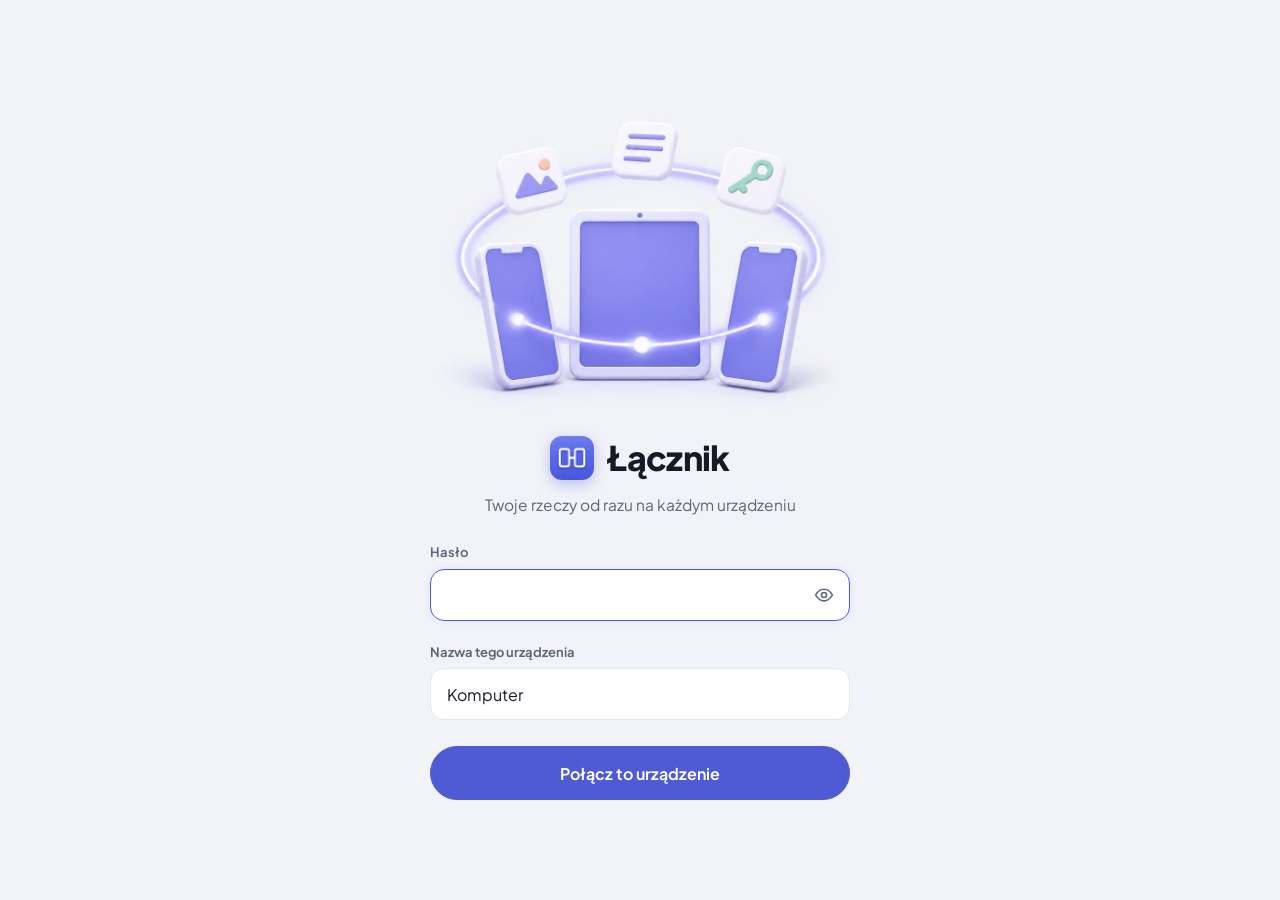
==== index.html @ 74a185bb "Łącznik 1.0.0: przerzucanie rzeczy między urządzeniami Aplikacja PWA w stylu „Jasny i świetlisty” (z" ====
<!doctype html>
<html lang="pl">
<head>
<meta charset="utf-8">
<meta name="viewport" content="width=device-width, initial-scale=1, viewport-fit=cover, interactive-widget=resizes-content">
<title>Łącznik</title>
<meta name="description" content="Łącznik — przerzucanie plików, zdjęć, notatek, linków i kodów między Twoimi urządzeniami.">
<meta name="theme-color" content="#F2F3F8" media="(prefers-color-scheme: light)">
<meta name="theme-color" content="#0E1018" media="(prefers-color-scheme: dark)">
<meta name="apple-mobile-web-app-capable" content="yes">
<meta name="mobile-web-app-capable" content="yes">
<meta name="apple-mobile-web-app-title" content="Łącznik">
<meta name="apple-mobile-web-app-status-bar-style" content="default">
<link rel="manifest" href="manifest.webmanifest">
<link rel="icon" type="image/png" sizes="32x32" href="ikony/ikona-32.png">
<link rel="apple-touch-icon" href="ikony/ikona-180.png">
<link rel="preconnect" href="https://fonts.googleapis.com">
<link rel="preconnect" href="https://fonts.gstatic.com" crossorigin>
<link rel="stylesheet" href="https://fonts.googleapis.com/css2?family=Plus+Jakarta+Sans:wght@400;500;600;700;800&amp;display=swap">
<link rel="stylesheet" href="css/app.css?v=1.0.0">
</head>
<body>
<div id="app"></div>
<script type="module" src="js/app.js?v=1.0.0"></script>
</body>
</html>
---- css/app.css ----
/* Łącznik — styl „Jasny i świetlisty” + wersja nocna */
:root {
  --tlo: #F2F3F8; --pow: #FFFFFF; --pow2: #F7F8FB; --linia: #E5E7EF; --tekst: #161A26; --szary: #5E6577; --szary2: #8A90A0;
  --akcent: #4F5BD5; --akcent2: #3E49C2; --na-akcencie: #FFFFFF; --miekki: #ECEEFF; --czerwony: #C2364A; --czerwony-tlo: #FDECEE;
  --cien: 0 1px 2px rgba(20,24,40,.04), 0 10px 28px rgba(20,24,40,.06);
  --cien-duzy: 0 2px 6px rgba(20,24,40,.06), 0 24px 60px rgba(20,24,40,.16);
  --k-kod: #3B47C4; --k-kod-t: #E3E6FF; --k-foto: #17785C; --k-foto-t: #DDF3EC; --k-link: #A4501A; --k-link-t: #FFE9DA;
  --k-not: #7A5D00; --k-not-t: #FFF4CC; --k-plik: #9B2C7A; --k-plik-t: #F7E1F1;
  --mini1: #D8E4F2; --szklo: rgba(242,243,248,.82);
  --r: 22px; --rs: 14px; --font: 'Plus Jakarta Sans', system-ui, -apple-system, 'Segoe UI', sans-serif;
  --gora-bezp: env(safe-area-inset-top, 0px); --dol-bezp: env(safe-area-inset-bottom, 0px);
  color-scheme: light;
}
@media (prefers-color-scheme: dark) {
  :root {
    --tlo: #0E1018; --pow: #171A24; --pow2: #1C202B; --linia: #2A2F3E; --tekst: #ECEEF5; --szary: #A3AABB; --szary2: #7E8597;
    --akcent: #8D97F7; --akcent2: #A6AEFA; --na-akcencie: #0E1018; --miekki: rgba(141,151,247,.14); --czerwony: #FF8A9A; --czerwony-tlo: rgba(255,138,154,.12);
    --cien: 0 1px 2px rgba(0,0,0,.3), 0 10px 28px rgba(0,0,0,.25); --cien-duzy: 0 2px 6px rgba(0,0,0,.4), 0 24px 60px rgba(0,0,0,.5);
    --k-kod: #B3BAFF; --k-kod-t: rgba(141,151,247,.16); --k-foto: #74D9B4; --k-foto-t: rgba(40,170,125,.18); --k-link: #FFB47E; --k-link-t: rgba(230,120,50,.18);
    --k-not: #F2D265; --k-not-t: rgba(220,180,40,.16); --k-plik: #F3A0D6; --k-plik-t: rgba(200,70,160,.18);
    --mini1: #232838; --szklo: rgba(14,16,24,.8);
    color-scheme: dark;
  }
}
* { box-sizing: border-box; -webkit-tap-highlight-color: transparent; }
html { -webkit-text-size-adjust: 100%; }
body { margin: 0; background: var(--tlo); color: var(--tekst); font-family: var(--font); font-size: 15px; line-height: 1.45; -webkit-font-smoothing: antialiased; }
button, input, textarea { font: inherit; color: inherit; }
button { cursor: pointer; }
a { color: var(--akcent); }
.ukryte { display: none !important; }
.sr { position: absolute; width: 1px; height: 1px; overflow: hidden; clip: rect(0 0 0 0); white-space: nowrap; }
svg.ik { width: 20px; height: 20px; flex: none; display: block; }
:focus-visible { outline: 2px solid var(--akcent); outline-offset: 2px; }

/* ---------- przyciski ---------- */
.p { text-decoration: none; display: inline-flex; align-items: center; justify-content: center; gap: 7px; min-height: 40px; padding: 9px 16px; border-radius: 999px; border: 1px solid var(--linia);
  background: var(--pow); color: var(--tekst); font-weight: 650; font-size: 14px; white-space: nowrap; transition: transform .12s, background .2s, border-color .2s; }
.p:active { transform: scale(.97); }
.p svg.ik { width: 18px; height: 18px; }
.p.glowny { background: var(--akcent); border-color: var(--akcent); color: var(--na-akcencie); }
.p.glowny:hover { background: var(--akcent2); border-color: var(--akcent2); }
.p.maly { min-height: 34px; padding: 6px 12px; font-size: 13px; }
.p.cichy { background: transparent; border-color: transparent; color: var(--szary); }
.p.cichy:hover { background: var(--miekki); color: var(--tekst); }
.p.uwaga { color: var(--czerwony); }
.p:disabled { opacity: .45; pointer-events: none; }
.ikb { width: 44px; height: 44px; border-radius: var(--rs); display: inline-flex; align-items: center; justify-content: center; border: 1px solid var(--linia); background: var(--pow); color: var(--tekst); flex: none; transition: transform .12s, background .2s; }
.ikb:active { transform: scale(.95); }
.ikb.akc { background: var(--akcent); color: var(--na-akcencie); border-color: var(--akcent); }
.ikb.mie { background: var(--miekki); color: var(--akcent); border-color: transparent; }
.ikb.bez { background: transparent; border-color: transparent; color: var(--szary); }
.ikb.bez:hover { background: var(--miekki); color: var(--tekst); }
.ikb:disabled { opacity: .4; pointer-events: none; }

/* ---------- logowanie ---------- */
#logowanie { min-height: 100dvh; display: flex; flex-direction: column; align-items: center; justify-content: center; padding: calc(24px + var(--gora-bezp)) 22px calc(28px + var(--dol-bezp)); }
#logowanie .ramka { width: 100%; max-width: 420px; display: flex; flex-direction: column; gap: 22px; animation: wjazd .7s cubic-bezier(.2,.8,.2,1) both; }
#logowanie .ilu { width: 100%; aspect-ratio: 900 / 696; background: url(../img/logowanie.webp) center / contain no-repeat; margin-bottom: -6px; }
@media (prefers-color-scheme: dark) { #logowanie .ilu, .pusto .ilu { border-radius: 28px; background-color: #F2F3F8; box-shadow: 0 0 0 1px var(--linia); } }
.znak { display: flex; align-items: center; gap: 12px; }
.znak .logo { width: 34px; height: 34px; border-radius: 10px; background: url(../ikony/ikona-180.png) center / cover; box-shadow: 0 4px 14px rgba(79,91,213,.35); flex: none; }
.znak .napis { font-weight: 800; font-size: 26px; letter-spacing: -.02em; line-height: 1; }
#logowanie .znak { justify-content: center; }
#logowanie .znak .logo { width: 44px; height: 44px; border-radius: 12px; }
#logowanie .znak .napis { font-size: 34px; }
#logowanie .podtytul { text-align: center; color: var(--szary); margin: -8px 0 4px; font-size: 15.5px; }
.pole { display: flex; flex-direction: column; gap: 7px; }
.pole label { font-size: 13px; font-weight: 650; color: var(--szary); }
.wej { width: 100%; height: 52px; border-radius: var(--rs); border: 1px solid var(--linia); background: var(--pow); padding: 0 16px; font-size: 16px; outline: none; transition: border-color .2s, box-shadow .2s; }
.wej:focus { border-color: var(--akcent); box-shadow: 0 0 0 4px var(--miekki); }
.wej-z-ik { position: relative; }
.wej-z-ik .wej { padding-right: 52px; }
.wej-z-ik .ikb { position: absolute; right: 4px; top: 4px; width: 44px; height: 44px; }
#logowanie .p.glowny { height: 54px; font-size: 16px; margin-top: 4px; }
.blad { color: var(--czerwony); background: var(--czerwony-tlo); border-radius: var(--rs); padding: 10px 14px; font-size: 14px; font-weight: 600; }

/* ---------- układ główny ---------- */
#glowny { min-height: 100dvh; }
.bok, .podglad { display: none; }
.srodek { min-width: 0; padding-bottom: calc(150px + var(--dol-bezp)); }
.gora { position: sticky; top: 0; z-index: 20; padding: calc(12px + var(--gora-bezp)) 18px 12px; background: var(--szklo); backdrop-filter: saturate(1.6) blur(18px); -webkit-backdrop-filter: saturate(1.6) blur(18px);
  display: flex; flex-direction: column; gap: 12px; border-bottom: 1px solid transparent; transition: border-color .2s; }
.gora.przewiniete { border-bottom-color: var(--linia); }
.gora .rzad { display: flex; align-items: center; justify-content: space-between; gap: 12px; }
.gora .narz { display: flex; align-items: center; gap: 6px; }
.miejsce { display: flex; flex-direction: column; gap: 5px; min-width: 92px; }
.miejsce .liczby { display: flex; justify-content: space-between; gap: 8px; font-size: 11.5px; color: var(--szary); font-weight: 600; }
.pasek { height: 5px; border-radius: 99px; background: var(--linia); overflow: hidden; }
.pasek i { display: block; height: 100%; border-radius: 99px; background: var(--akcent); transition: width .6s; }
.stan-pol { display: flex; align-items: center; gap: 8px; font-size: 12.5px; color: var(--szary); font-weight: 600; }
.kropka { width: 8px; height: 8px; border-radius: 99px; background: var(--szary2); flex: none; }
.kropka.on { background: #2EB67D; box-shadow: 0 0 0 3px rgba(46,182,125,.18); }
.chipy { display: flex; gap: 8px; overflow-x: auto; scrollbar-width: none; margin: 0 -18px; padding: 2px 18px; scroll-snap-type: x proximity; }
.chipy::-webkit-scrollbar { display: none; }
.chip { flex: none; min-height: 36px; padding: 7px 14px; border-radius: 999px; border: 1px solid var(--linia); background: var(--pow); font-size: 13.5px; font-weight: 650; color: var(--tekst); display: inline-flex; align-items: center; gap: 6px; transition: background .2s, color .2s, border-color .2s; }
.chip .ile { font-size: 11.5px; color: var(--szary); font-weight: 700; }
.chip[aria-pressed="true"] { background: var(--akcent); color: var(--na-akcencie); border-color: var(--akcent); }
.chip[aria-pressed="true"] .ile { color: inherit; opacity: .8; }
.szukaj { display: flex; align-items: center; gap: 8px; height: 44px; padding: 0 14px; border-radius: var(--rs); background: var(--pow); border: 1px solid var(--linia); color: var(--szary); }
.szukaj input { border: 0; background: transparent; outline: none; flex: 1; min-width: 0; font-size: 15px; color: var(--tekst); }
.baner { margin: 10px 18px 0; padding: 10px 14px; border-radius: var(--rs); background: var(--k-not-t); color: var(--k-not); font-size: 13.5px; font-weight: 600; display: flex; align-items: center; gap: 10px; }
.baner .p { margin-left: auto; }

/* ---------- lista ---------- */
#lista { padding: 6px 18px 0; display: flex; flex-direction: column; gap: 12px; }
.karta { background: var(--pow); border: 1px solid var(--linia); border-radius: var(--r); box-shadow: var(--cien); padding: 16px; display: flex; flex-direction: column; gap: 13px; position: relative; transition: box-shadow .25s, border-color .25s, transform .25s; }
.karta.nowa { animation: nowa 1.6s cubic-bezier(.2,.8,.2,1) both; }
.karta.wybrana { border-color: var(--akcent); box-shadow: 0 0 0 3px var(--miekki), var(--cien); }
.karta.klik { cursor: pointer; }
@keyframes nowa { 0% { opacity: 0; transform: translateY(-14px) scale(.98); box-shadow: 0 0 0 0 rgba(79,91,213,.0); } 30% { opacity: 1; transform: none; box-shadow: 0 0 0 6px var(--miekki), var(--cien); } 100% { box-shadow: var(--cien); } }
@keyframes wjazd { from { opacity: 0; transform: translateY(16px); } to { opacity: 1; transform: none; } }
.glowa { display: flex; gap: 12px; align-items: center; min-width: 0; }
.znaczek { width: 40px; height: 40px; border-radius: var(--rs); display: flex; align-items: center; justify-content: center; flex: none; }
.znaczek.kod { color: var(--k-kod); background: var(--k-kod-t); } .znaczek.foto { color: var(--k-foto); background: var(--k-foto-t); }
.znaczek.link { color: var(--k-link); background: var(--k-link-t); } .znaczek.notatka { color: var(--k-not); background: var(--k-not-t); }
.znaczek.plik { color: var(--k-plik); background: var(--k-plik-t); }
.glowa .opis { display: flex; flex-direction: column; gap: 2px; min-width: 0; flex: 1; }
.glowa .tyt { font-size: 15px; font-weight: 700; white-space: nowrap; overflow: hidden; text-overflow: ellipsis; }
.meta { font-size: 12.5px; color: var(--szary); line-height: 1.4; white-space: nowrap; overflow: hidden; text-overflow: ellipsis; }
.glowa .przyp { color: var(--akcent); }
.kod-wart { font-weight: 800; font-size: 40px; letter-spacing: .08em; line-height: 1.05; font-variant-numeric: tabular-nums; word-break: break-all; }
.kod-wart.dlugi { font-size: 28px; letter-spacing: .04em; }
.rzad-akcji { display: flex; align-items: center; justify-content: space-between; gap: 10px; flex-wrap: wrap; }
.akcje { display: flex; align-items: center; gap: 6px; flex-wrap: wrap; }
.dol { display: flex; align-items: center; gap: 6px; color: var(--szary); font-size: 12px; font-weight: 600; min-width: 0; }
.dol span { white-space: nowrap; overflow: hidden; text-overflow: ellipsis; }
.dol svg.ik { width: 15px; height: 15px; }
.dol .ok { color: var(--akcent); }
.tresc { font-size: 15.5px; line-height: 1.55; white-space: pre-wrap; overflow-wrap: anywhere; }
.tresc.zwin { display: -webkit-box; -webkit-line-clamp: 8; -webkit-box-orient: vertical; overflow: hidden; }
.adres { display: flex; align-items: center; justify-content: space-between; gap: 10px; padding: 10px 12px; border-radius: var(--rs); background: var(--pow2); border: 1px solid var(--linia); min-width: 0; }
.adres span { font-size: 13px; color: var(--szary); white-space: nowrap; overflow: hidden; text-overflow: ellipsis; min-width: 0; }
.adres a { font-size: 13.5px; font-weight: 700; text-decoration: none; flex: none; display: inline-flex; gap: 5px; align-items: center; }
.siatka { display: grid; grid-template-columns: repeat(3, minmax(0,1fr)); gap: 8px; }
.siatka.n1 { grid-template-columns: 1fr; } .siatka.n2 { grid-template-columns: repeat(2, minmax(0,1fr)); } .siatka.n4 { grid-template-columns: repeat(4, minmax(0,1fr)); }
.mini { position: relative; aspect-ratio: 1 / 1; border-radius: var(--rs); overflow: hidden; background: var(--mini1); border: 0; padding: 0; display: block; color: var(--szary); }
.siatka.n1 .mini { aspect-ratio: 4 / 3; }
.mini img { position: relative; z-index: 1; width: 100%; height: 100%; object-fit: cover; display: block; opacity: 0; transition: opacity .35s; }
.mini .film, .mini .wiecej { z-index: 2; }
.mini img.z { opacity: 1; }
.mini .film { position: absolute; left: 8px; bottom: 8px; background: rgba(0,0,0,.55); color: #fff; border-radius: 99px; padding: 3px 8px 3px 6px; font-size: 11.5px; font-weight: 700; display: flex; align-items: center; gap: 4px; }
.mini .film svg.ik { width: 14px; height: 14px; }
.mini .wiecej { position: absolute; inset: 0; background: rgba(15,18,30,.55); color: #fff; font-size: 22px; font-weight: 800; display: flex; align-items: center; justify-content: center; }
.mini .zast { position: absolute; inset: 0; display: flex; align-items: center; justify-content: center; }
.postep { height: 6px; border-radius: 99px; background: var(--linia); overflow: hidden; }
.postep i { display: block; height: 100%; background: var(--akcent); border-radius: 99px; transition: width .3s; }
.karta.wysylana { border-style: dashed; box-shadow: none; }

.pusto { display: flex; flex-direction: column; align-items: center; text-align: center; gap: 8px; padding: 8px 22px 30px; animation: wjazd .6s both; }
.pusto .ilu { width: 100%; max-width: 520px; aspect-ratio: 1100 / 688; background: url(../img/pusto.webp) center / contain no-repeat; }
.pusto h2 { margin: 6px 0 0; font-size: 21px; font-weight: 800; letter-spacing: -.01em; }
.pusto p { margin: 0; color: var(--szary); max-width: 380px; }

/* ---------- pisanie ---------- */
.pisz { position: fixed; left: 0; right: 0; bottom: 0; z-index: 30; padding: 10px 12px calc(12px + var(--dol-bezp)); background: var(--szklo); backdrop-filter: saturate(1.6) blur(18px); -webkit-backdrop-filter: saturate(1.6) blur(18px); border-top: 1px solid var(--linia); }
.pisz .pud { background: var(--pow); border: 1px solid var(--linia); border-radius: var(--r); box-shadow: var(--cien); padding: 8px; display: flex; flex-direction: column; gap: 8px; max-width: 900px; margin: 0 auto; }
.pisz .rzad { display: flex; align-items: flex-end; gap: 8px; }
.pisz textarea { flex: 1; min-width: 0; min-height: 44px; max-height: 168px; resize: none; border-radius: var(--rs); border: 1px solid var(--linia); background: var(--pow2); padding: 11px 14px; font-size: 16px; line-height: 1.35; outline: none; transition: border-color .2s; }
.pisz textarea:focus { border-color: var(--akcent); }
.pisz .opcje { display: flex; align-items: center; gap: 6px; padding: 0 2px; flex-wrap: wrap; }
.wybor { display: inline-flex; align-items: center; gap: 6px; border: 0; background: transparent; color: var(--szary); font-size: 13px; font-weight: 650; padding: 4px 6px; min-height: 30px; border-radius: 10px; }
.wybor b { color: var(--tekst); font-weight: 700; }
.wybor:hover { background: var(--miekki); }
.wybor svg.ik { width: 15px; height: 15px; }
.rodzaj { display: inline-flex; align-items: center; gap: 6px; border: 0; border-radius: 99px; padding: 4px 10px; font-size: 12.5px; font-weight: 700; min-height: 28px; }
.rodzaj.kod { color: var(--k-kod); background: var(--k-kod-t); } .rodzaj.link { color: var(--k-link); background: var(--k-link-t); } .rodzaj.notatka { color: var(--k-not); background: var(--k-not-t); }
.rodzaj svg.ik { width: 14px; height: 14px; }
.zalaczniki { display: flex; gap: 8px; overflow-x: auto; padding: 2px; scrollbar-width: none; }
.zal { position: relative; flex: none; width: 64px; height: 64px; border-radius: 12px; background: var(--mini1); overflow: hidden; display: flex; align-items: center; justify-content: center; color: var(--szary); }
.zal img { width: 100%; height: 100%; object-fit: cover; }
.zal .x { position: absolute; top: 3px; right: 3px; width: 22px; height: 22px; border-radius: 99px; background: rgba(0,0,0,.6); color: #fff; border: 0; display: flex; align-items: center; justify-content: center; padding: 0; }
.zal .x svg.ik { width: 13px; height: 13px; }
.zal .nz { position: absolute; left: 0; right: 0; bottom: 0; font-size: 9.5px; padding: 2px 4px; background: rgba(0,0,0,.45); color: #fff; white-space: nowrap; overflow: hidden; text-overflow: ellipsis; }

/* ---------- arkusze, przeglądarka, komunikaty ---------- */
.zaslona { position: fixed; inset: 0; z-index: 60; background: rgba(12,14,22,.38); backdrop-filter: blur(3px); -webkit-backdrop-filter: blur(3px); display: flex; align-items: flex-end; justify-content: center; animation: zaslona .25s both; }
@keyframes zaslona { from { opacity: 0; } }
.arkusz { width: 100%; max-width: 560px; max-height: 88dvh; overflow: auto; background: var(--pow); border-radius: 26px 26px 0 0; box-shadow: var(--cien-duzy); padding: 10px 20px calc(24px + var(--dol-bezp)); animation: arkusz .35s cubic-bezier(.2,.8,.2,1) both; overscroll-behavior: contain; }
@keyframes arkusz { from { transform: translateY(40px); opacity: 0; } }
.arkusz .uchwyt { width: 40px; height: 5px; border-radius: 99px; background: var(--linia); margin: 0 auto 12px; }
.arkusz h2 { margin: 4px 0 4px; font-size: 20px; font-weight: 800; letter-spacing: -.01em; }
.arkusz h3 { margin: 22px 0 8px; font-size: 13px; font-weight: 750; color: var(--szary); text-transform: uppercase; letter-spacing: .06em; }
.arkusz p { color: var(--szary); margin: 6px 0; font-size: 14.5px; }
.arkusz .zamknij { position: sticky; top: 0; float: right; margin: -2px -8px 0 0; }
.lista-op { display: flex; flex-direction: column; gap: 4px; margin: 0; padding: 0; list-style: none; }
.op { display: flex; align-items: center; gap: 12px; width: 100%; padding: 12px; border-radius: var(--rs); border: 1px solid transparent; background: transparent; text-align: left; min-height: 56px; }
.op:hover { background: var(--pow2); }
.op[aria-checked="true"] { background: var(--miekki); border-color: transparent; }
.op .znaczek { width: 38px; height: 38px; background: var(--pow2); color: var(--szary); border: 1px solid var(--linia); }
.op[aria-checked="true"] .znaczek { color: var(--akcent); background: var(--pow); }
.op .t { flex: 1; min-width: 0; display: flex; flex-direction: column; gap: 1px; }
.op .t b { font-weight: 700; font-size: 15px; }
.op .t span { font-size: 12.5px; color: var(--szary); }
.op .ptaszek { color: var(--akcent); }
.wiersz-ust { display: flex; align-items: center; gap: 12px; padding: 12px 0; border-bottom: 1px solid var(--linia); }
.wiersz-ust:last-child { border-bottom: 0; }
.wiersz-ust .t { flex: 1; min-width: 0; display: flex; flex-direction: column; gap: 2px; }
.wiersz-ust .t b { font-size: 15px; font-weight: 700; }
.wiersz-ust .t span { font-size: 12.5px; color: var(--szary); }
.kroki { margin: 8px 0 0; padding-left: 0; list-style: none; counter-reset: k; display: flex; flex-direction: column; gap: 10px; }
.kroki li { counter-increment: k; position: relative; padding-left: 36px; font-size: 14.5px; line-height: 1.5; }
.kroki li::before { content: counter(k); position: absolute; left: 0; top: 0; width: 24px; height: 24px; border-radius: 99px; background: var(--miekki); color: var(--akcent); font-size: 12.5px; font-weight: 800; display: flex; align-items: center; justify-content: center; }
.kopiuj-pole { display: flex; align-items: center; gap: 8px; margin: 6px 0; padding: 8px 8px 8px 12px; border-radius: var(--rs); background: var(--pow2); border: 1px solid var(--linia); }
.kopiuj-pole code { flex: 1; min-width: 0; font-size: 12.5px; overflow-wrap: anywhere; font-family: ui-monospace, 'SF Mono', Menlo, Consolas, monospace; }

.przegladarka { position: fixed; inset: 0; z-index: 80; background: #07080C; display: flex; flex-direction: column; animation: zaslona .2s both; touch-action: pan-y; }
.przegladarka .pas { position: absolute; left: 0; right: 0; display: flex; align-items: center; justify-content: space-between; gap: 10px; padding: 10px 14px; z-index: 2; color: #fff; }
.przegladarka .pas.g { top: 0; padding-top: calc(10px + var(--gora-bezp)); background: linear-gradient(rgba(0,0,0,.55), transparent); }
.przegladarka .pas.d { bottom: 0; padding-bottom: calc(14px + var(--dol-bezp)); background: linear-gradient(transparent, rgba(0,0,0,.6)); justify-content: center; }
.przegladarka .ikb { background: rgba(255,255,255,.12); border-color: transparent; color: #fff; }
.przegladarka .p { background: rgba(255,255,255,.14); border-color: transparent; color: #fff; }
.przegladarka .p.glowny { background: #fff; color: #111; }
.przegladarka .nazwa { font-size: 13.5px; font-weight: 650; text-align: center; flex: 1; min-width: 0; white-space: nowrap; overflow: hidden; text-overflow: ellipsis; opacity: .9; }
.przegladarka .scena { flex: 1; display: flex; align-items: center; justify-content: center; min-height: 0; }
.przegladarka img, .przegladarka video { max-width: 100%; max-height: 100%; object-fit: contain; display: block; }
.przegladarka .str { position: absolute; top: 50%; transform: translateY(-50%); z-index: 2; }
.przegladarka .str.l { left: 12px; } .przegladarka .str.p2 { right: 12px; }

.komunikat { position: fixed; left: 50%; bottom: calc(170px + var(--dol-bezp)); transform: translateX(-50%); z-index: 90; background: #1B1F2C; color: #fff; padding: 11px 18px; border-radius: 999px; font-size: 14px; font-weight: 650; box-shadow: var(--cien-duzy); display: flex; align-items: center; gap: 8px; max-width: calc(100vw - 32px); animation: komunikat .3s cubic-bezier(.2,.8,.2,1) both; }
.komunikat svg.ik { width: 18px; height: 18px; color: #9BE5C3; }
@keyframes komunikat { from { opacity: 0; transform: translate(-50%, 10px); } }
@media (prefers-color-scheme: dark) { .komunikat { background: #F1F2F7; color: #12141C; } .komunikat svg.ik { color: #1F8A5B; } }
.upusc { position: fixed; inset: 12px; z-index: 95; border: 2.5px dashed var(--akcent); border-radius: 28px; background: color-mix(in srgb, var(--tlo) 78%, transparent); backdrop-filter: blur(6px); -webkit-backdrop-filter: blur(6px);
  display: flex; flex-direction: column; align-items: center; justify-content: center; gap: 12px; color: var(--akcent); font-size: 22px; font-weight: 800; pointer-events: none; animation: zaslona .15s both; }
.upusc svg.ik { width: 46px; height: 46px; }

/* ---------- tablet ---------- */
@media (min-width: 700px) {
  .gora { padding-left: 28px; padding-right: 28px; }
  .chipy { margin: 0 -28px; padding: 2px 28px; }
  #lista { padding: 8px 28px 0; display: grid; grid-template-columns: repeat(2, minmax(0, 1fr)); align-items: start; }
  #lista > .pelna { grid-column: 1 / -1; }
  .baner { margin: 10px 28px 0; }
  .zaslona { align-items: center; }
  .arkusz { border-radius: 26px; padding-bottom: 24px; }
  .arkusz .uchwyt { display: none; }
}

/* ---------- laptop ---------- */
@media (min-width: 1000px) {
  #glowny { display: flex; align-items: flex-start; }
  .bok { display: flex; position: sticky; top: 0; height: 100dvh; flex: 0 0 256px; flex-direction: column; gap: 22px; padding: 26px 16px 20px; border-right: 1px solid var(--linia); overflow-y: auto; }
  .bok .znak { padding: 0 8px; }
  .nawig { display: flex; flex-direction: column; gap: 2px; }
  .nawig button { display: flex; align-items: center; gap: 11px; padding: 10px 12px; border-radius: var(--rs); border: 0; background: transparent; color: var(--szary); font-size: 14.5px; font-weight: 650; min-height: 42px; text-align: left; }
  .nawig button:hover { background: var(--pow); color: var(--tekst); }
  .nawig button[aria-pressed="true"] { background: var(--miekki); color: var(--tekst); }
  .nawig button[aria-pressed="true"] svg.ik { color: var(--akcent); }
  .nawig button span { flex: 1; } .nawig button i { font-style: normal; font-size: 12px; color: var(--szary); }
  .bok h3 { margin: 0; padding: 0 12px; font-size: 11.5px; font-weight: 750; color: var(--szary); text-transform: uppercase; letter-spacing: .08em; }
  .urz { display: flex; align-items: center; gap: 10px; padding: 7px 12px; }
  .urz svg.ik { color: var(--szary); width: 18px; height: 18px; }
  .urz .t { flex: 1; min-width: 0; display: flex; flex-direction: column; } .urz .t b { font-size: 13.5px; font-weight: 700; white-space: nowrap; overflow: hidden; text-overflow: ellipsis; } .urz .t span { font-size: 11.5px; color: var(--szary); }
  .bok .stopka { margin-top: auto; display: flex; flex-direction: column; gap: 10px; }
  .bok .stopka .karta { padding: 14px; gap: 8px; }
  .srodek { flex: 1; padding-bottom: 40px; display: flex; flex-direction: column; min-height: 100dvh; }
  .gora { position: sticky; padding: 24px 28px 14px; }
  .gora .tylko-tel { display: none; }
  .gora .tytul-sekcji { font-size: 28px; font-weight: 800; letter-spacing: -.02em; margin: 0; }
  .gora .chipy { display: none; }
  .strefa { margin: 0 28px 4px; display: flex; align-items: center; gap: 12px; padding: 13px 16px; border-radius: var(--r); border: 1.5px dashed var(--linia); color: var(--szary); font-size: 13.5px; }
  .strefa svg.ik { color: var(--akcent); }
  .strefa kbd { font-family: inherit; font-weight: 700; color: var(--tekst); background: var(--pow); border: 1px solid var(--linia); border-radius: 6px; padding: 1px 6px; font-size: 12.5px; }
  #lista { grid-template-columns: repeat(auto-fill, minmax(330px, 1fr)); padding-top: 14px; }
  .pisz { position: sticky; bottom: 0; margin-top: auto; padding: 14px 28px 20px; border-top: 0; background: linear-gradient(transparent, var(--tlo) 30%); backdrop-filter: none; -webkit-backdrop-filter: none; }
  .pisz .pud { max-width: none; }
  .komunikat { bottom: 120px; }
}
@media (max-width: 999px) { .tylko-lap { display: none !important; } }
@media (min-width: 1280px) {
  .podglad { display: flex; position: sticky; top: 0; height: 100dvh; flex: 0 0 380px; flex-direction: column; gap: 16px; padding: 26px 24px; border-left: 1px solid var(--linia); overflow-y: auto; }
  .podglad .etyk { font-size: 11.5px; font-weight: 750; color: var(--szary); text-transform: uppercase; letter-spacing: .08em; }
  .podglad .duzy { border-radius: var(--r); overflow: hidden; background: var(--mini1); border: 1px solid var(--linia); display: flex; align-items: center; justify-content: center; min-height: 220px; max-height: 52vh; }
  .podglad .duzy img, .podglad .duzy video { width: 100%; max-height: 52vh; object-fit: contain; display: block; cursor: zoom-in; }
  .podglad .duzy .tresc { padding: 18px; align-self: stretch; max-height: 52vh; overflow: auto; }
  .podglad .duzy.tekst { background: var(--pow); align-items: stretch; justify-content: flex-start; }
  .podglad .nazwa { font-size: 18px; font-weight: 800; letter-spacing: -.01em; overflow-wrap: anywhere; }
  .podglad .fakty { display: flex; flex-direction: column; gap: 10px; padding-top: 14px; border-top: 1px solid var(--linia); }
  .podglad .fakt { display: flex; justify-content: space-between; gap: 14px; font-size: 13px; }
  .podglad .fakt span:first-child { color: var(--szary); } .podglad .fakt span:last-child { text-align: right; }
  .podglad .nic { margin: auto 0; text-align: center; color: var(--szary); font-size: 14px; }
}
@media (prefers-reduced-motion: reduce) { *, *::before, *::after { animation-duration: .01ms !important; transition-duration: .01ms !important; } }
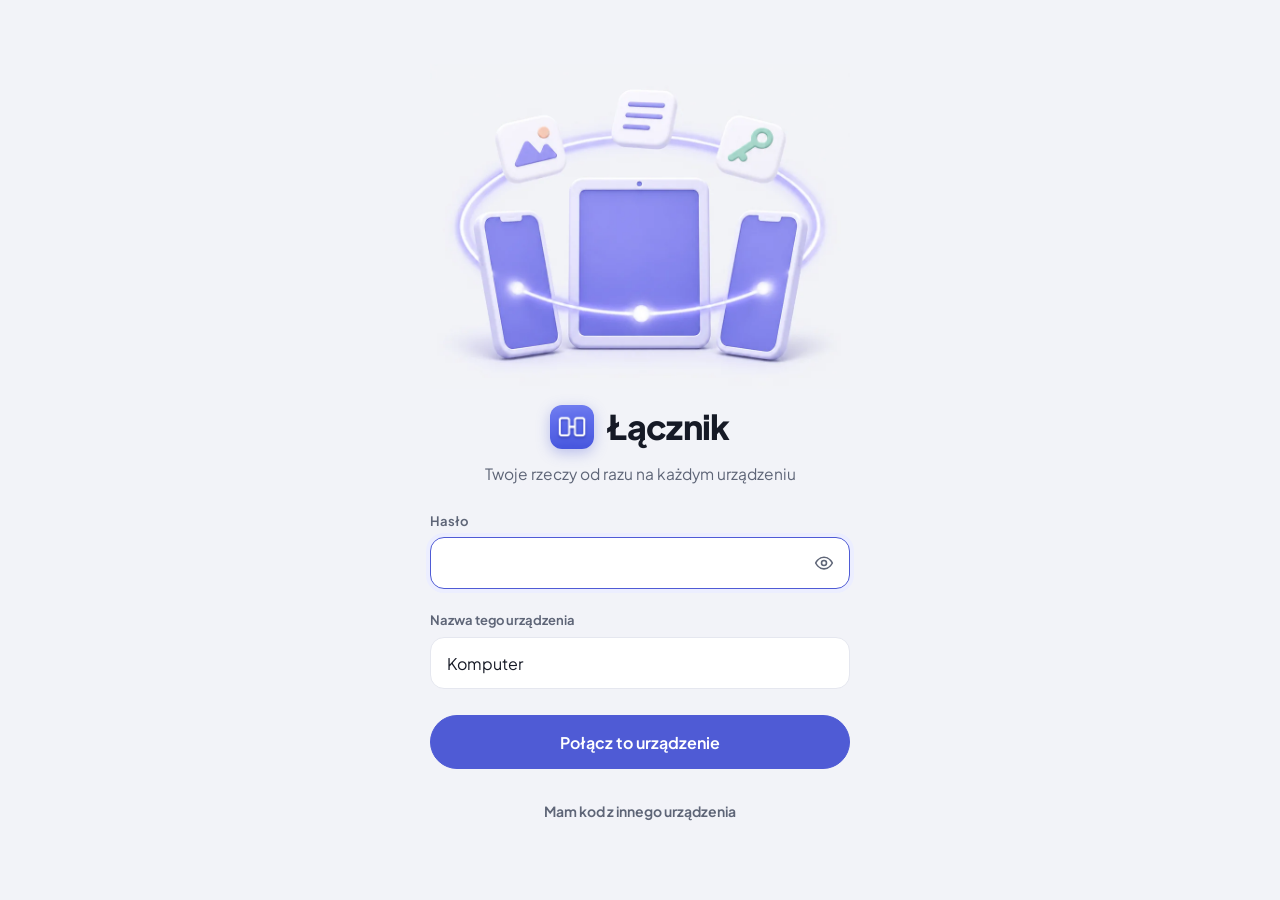
==== commit fdd00112: "Łącznik 1.3.0: linki dla innych, kod QR, cofnij, zdjęcia i filmy z iPhone'a na laptopie - Udostępnij" ====
--- a/index.html
+++ b/index.html
@@ -17,10 +17,11 @@
 <link rel="preconnect" href="https://fonts.googleapis.com">
 <link rel="preconnect" href="https://fonts.gstatic.com" crossorigin>
 <link rel="stylesheet" href="https://fonts.googleapis.com/css2?family=Plus+Jakarta+Sans:wght@400;500;600;700;800&amp;display=swap">
-<link rel="stylesheet" href="css/app.css?v=1.0.0">
+<link rel="stylesheet" href="css/app.css?v=1.3.0">
 </head>
 <body>
 <div id="app"></div>
-<script type="module" src="js/app.js?v=1.0.0"></script>
+<script src="js/qrcode.js?v=1.4.4"></script>
+<script type="module" src="js/app.js?v=1.3.0"></script>
 </body>
 </html>
--- a/css/app.css
+++ b/css/app.css
@@ -5,7 +5,7 @@
   --cien: 0 1px 2px rgba(20,24,40,.04), 0 10px 28px rgba(20,24,40,.06);
   --cien-duzy: 0 2px 6px rgba(20,24,40,.06), 0 24px 60px rgba(20,24,40,.16);
   --k-kod: #3B47C4; --k-kod-t: #E3E6FF; --k-foto: #17785C; --k-foto-t: #DDF3EC; --k-link: #A4501A; --k-link-t: #FFE9DA;
-  --k-not: #7A5D00; --k-not-t: #FFF4CC; --k-plik: #9B2C7A; --k-plik-t: #F7E1F1;
+  --k-not: #7A5D00; --k-not-t: #FFF4CC; --k-plik: #9B2C7A; --k-plik-t: #F7E1F1; --k-fold: #1F64B0; --k-fold-t: #E0EDFB;
   --mini1: #D8E4F2; --szklo: rgba(242,243,248,.82);
   --r: 22px; --rs: 14px; --font: 'Plus Jakarta Sans', system-ui, -apple-system, 'Segoe UI', sans-serif;
   --gora-bezp: env(safe-area-inset-top, 0px); --dol-bezp: env(safe-area-inset-bottom, 0px);
@@ -17,7 +17,7 @@
     --akcent: #8D97F7; --akcent2: #A6AEFA; --na-akcencie: #0E1018; --miekki: rgba(141,151,247,.14); --czerwony: #FF8A9A; --czerwony-tlo: rgba(255,138,154,.12);
     --cien: 0 1px 2px rgba(0,0,0,.3), 0 10px 28px rgba(0,0,0,.25); --cien-duzy: 0 2px 6px rgba(0,0,0,.4), 0 24px 60px rgba(0,0,0,.5);
     --k-kod: #B3BAFF; --k-kod-t: rgba(141,151,247,.16); --k-foto: #74D9B4; --k-foto-t: rgba(40,170,125,.18); --k-link: #FFB47E; --k-link-t: rgba(230,120,50,.18);
-    --k-not: #F2D265; --k-not-t: rgba(220,180,40,.16); --k-plik: #F3A0D6; --k-plik-t: rgba(200,70,160,.18);
+    --k-not: #F2D265; --k-not-t: rgba(220,180,40,.16); --k-plik: #F3A0D6; --k-plik-t: rgba(200,70,160,.18); --k-fold: #8EC1FF; --k-fold-t: rgba(80,150,240,.18);
     --mini1: #232838; --szklo: rgba(14,16,24,.8);
     color-scheme: dark;
   }
@@ -115,6 +115,17 @@
 .znaczek.kod { color: var(--k-kod); background: var(--k-kod-t); } .znaczek.foto { color: var(--k-foto); background: var(--k-foto-t); }
 .znaczek.link { color: var(--k-link); background: var(--k-link-t); } .znaczek.notatka { color: var(--k-not); background: var(--k-not-t); }
 .znaczek.plik { color: var(--k-plik); background: var(--k-plik-t); }
+.znaczek.folder { color: var(--k-fold); background: var(--k-fold-t); }
+.folder-info { display: flex; align-items: center; gap: 8px; font-size: 14px; font-weight: 650; color: var(--tekst); }
+.folder-info svg.ik { width: 18px; height: 18px; color: var(--k-fold); }
+.lista-w-folderze { display: flex; flex-direction: column; gap: 2px; max-height: 320px; overflow: auto; margin: 0 -6px; }
+.plik-w-folderze { display: flex; align-items: center; gap: 10px; padding: 8px 8px; border-radius: 10px; color: var(--tekst); text-decoration: none; font-size: 13.5px; min-height: 40px; }
+.plik-w-folderze:hover { background: var(--pow2); }
+.plik-w-folderze svg.ik { width: 17px; height: 17px; color: var(--szary); }
+.plik-w-folderze span { flex: 1; min-width: 0; overflow-wrap: anywhere; }
+.plik-w-folderze i { font-style: normal; font-size: 12px; color: var(--szary); flex: none; }
+.zal.fold { width: auto; min-width: 64px; max-width: 170px; padding: 0 30px 0 12px; gap: 6px; color: var(--k-fold); background: var(--k-fold-t); }
+.zal.fold .nz { position: static; background: none; color: var(--tekst); font-size: 12px; font-weight: 650; padding: 0; }
 .glowa .opis { display: flex; flex-direction: column; gap: 2px; min-width: 0; flex: 1; }
 .glowa .tyt { font-size: 15px; font-weight: 700; white-space: nowrap; overflow: hidden; text-overflow: ellipsis; }
 .meta { font-size: 12.5px; color: var(--szary); line-height: 1.4; white-space: nowrap; overflow: hidden; text-overflow: ellipsis; }
@@ -282,3 +293,35 @@
   .podglad .nic { margin: auto 0; text-align: center; color: var(--szary); font-size: 14px; }
 }
 @media (prefers-reduced-motion: reduce) { *, *::before, *::after { animation-duration: .01ms !important; transition-duration: .01ms !important; } }
+
+/* ---------- 1.3.0: cofnij, QR, przełącznik, strona linku ---------- */
+.komunikat { pointer-events: auto; }
+.kom-akcja { margin-left: 6px; border: 0; border-radius: 999px; padding: 6px 12px; min-height: 32px; background: rgba(255,255,255,.16); color: inherit; font-weight: 800; font-size: 13.5px; }
+@media (prefers-color-scheme: dark) { .kom-akcja { background: rgba(0,0,0,.08); } }
+.qr-ramka { background: #fff; border-radius: 22px; padding: 14px; margin: 16px auto 12px; width: min(280px, 100%); box-shadow: var(--cien); border: 1px solid var(--linia); }
+.qr-ramka svg { display: block; width: 100%; height: auto; }
+.kod-duzy { text-align: center; font-size: 34px; font-weight: 800; letter-spacing: .14em; margin: 4px 0; font-variant-numeric: tabular-nums; }
+.przelacznik { display: flex; align-items: center; gap: 12px; cursor: pointer; padding: 4px 0; }
+.przelacznik input { position: absolute; opacity: 0; width: 1px; height: 1px; }
+.przelacznik .tor { flex: none; width: 50px; height: 30px; border-radius: 99px; background: var(--linia); position: relative; transition: background .2s; }
+.przelacznik .tor::after { content: ''; position: absolute; top: 3px; left: 3px; width: 24px; height: 24px; border-radius: 99px; background: #fff; box-shadow: 0 1px 3px rgba(0,0,0,.25); transition: transform .2s; }
+.przelacznik input:checked + .tor { background: var(--akcent); }
+.przelacznik input:checked + .tor::after { transform: translateX(20px); }
+.przelacznik input:focus-visible + .tor { outline: 2px solid var(--akcent); outline-offset: 2px; }
+.przelacznik .t { display: flex; flex-direction: column; gap: 2px; }
+.przelacznik .t b { font-size: 15px; }
+.przelacznik .t span { font-size: 12.5px; color: var(--szary); }
+.chip[aria-pressed="true"] { box-shadow: none; }
+
+.publ { min-height: 100dvh; display: flex; flex-direction: column; align-items: center; padding: calc(28px + var(--gora-bezp)) 18px calc(28px + var(--dol-bezp)); }
+.publ .ramka { width: 100%; max-width: 620px; display: flex; flex-direction: column; gap: 18px; animation: wjazd .6s cubic-bezier(.2,.8,.2,1) both; }
+.publ h1 { margin: 0; font-size: 26px; font-weight: 800; letter-spacing: -.02em; overflow-wrap: anywhere; }
+.publ .podinfo { color: var(--szary); font-size: 14.5px; margin-top: -10px; }
+.wiersz-pliku { display: flex; align-items: center; gap: 12px; padding: 10px; border-radius: var(--rs); min-height: 64px; }
+.wiersz-pliku + .wiersz-pliku { border-top: 1px solid var(--linia); border-radius: 0; }
+.wiersz-pliku .mini-p { width: 48px; height: 48px; border-radius: 12px; overflow: hidden; flex: none; background: var(--mini1); display: flex; align-items: center; justify-content: center; color: var(--szary); }
+.wiersz-pliku .mini-p img { width: 100%; height: 100%; object-fit: cover; }
+.wiersz-pliku .t { flex: 1; min-width: 0; display: flex; flex-direction: column; gap: 2px; }
+.wiersz-pliku .t b { font-size: 14.5px; font-weight: 700; overflow-wrap: anywhere; }
+.wiersz-pliku .t span { font-size: 12.5px; color: var(--szary); }
+.publ .stopka-publ { text-align: center; color: var(--szary2); font-size: 12.5px; margin-top: 8px; }
